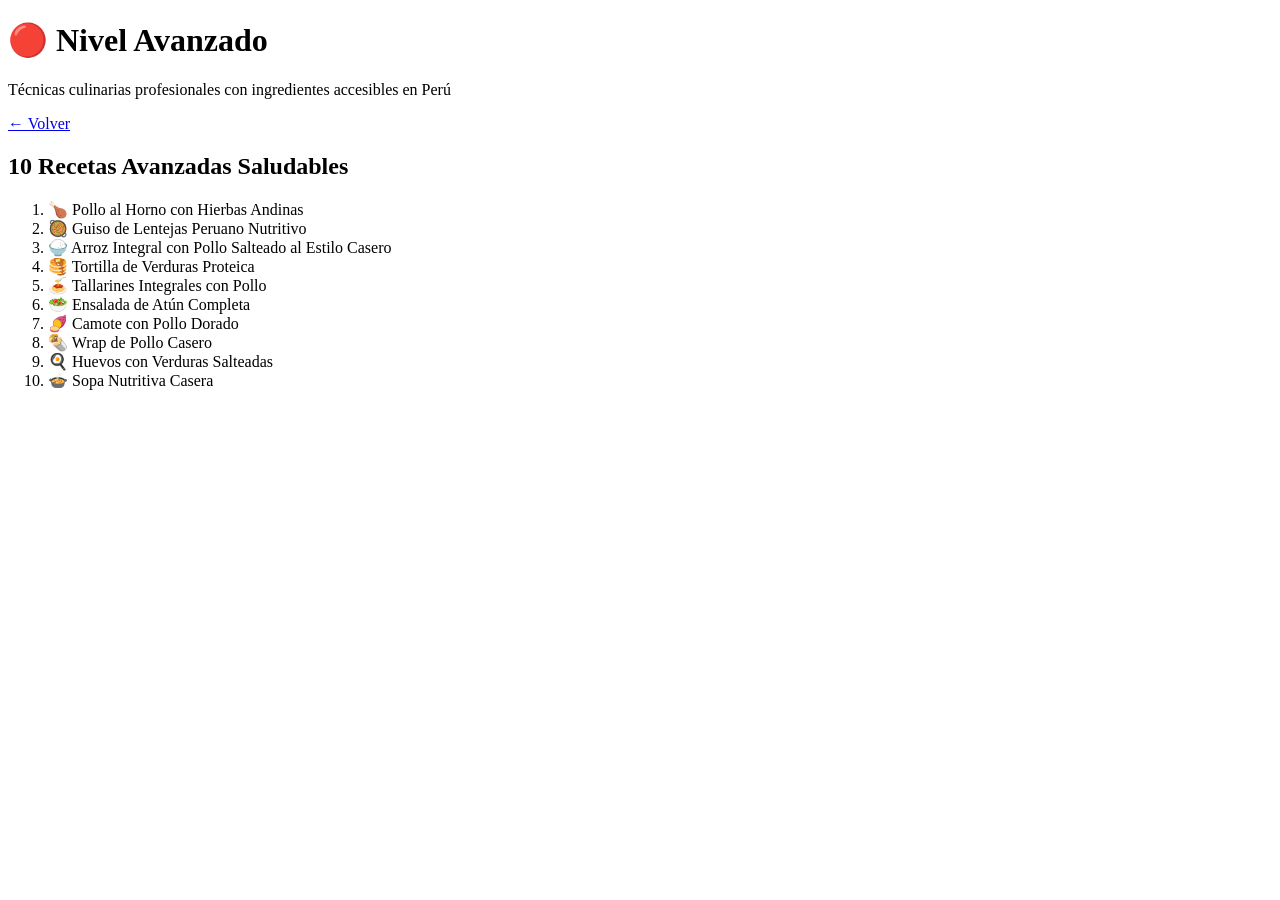
==== avanzado.html @ c84bcaa2 "Add files via upload" ====
<!DOCTYPE html>
<html lang="es">
<head>
    <meta charset="UTF-8">
    <meta name="viewport" content="width=device-width, initial-scale=1.0">
    <title>Nivel Avanzado - AI_Toque</title>
    <link rel="stylesheet" href="estilos.css">
</head>
<body>
    <header class="cabecera-roja">
        <h1>🔴 Nivel Avanzado</h1>
        <p>Técnicas culinarias profesionales con ingredientes accesibles en Perú</p>
        <a href="recetas.html" class="boton-blanco">← Volver</a>
    </header>

    <div class="contenedor-principal">
        <h2>10 Recetas Avanzadas Saludables</h2>
        <ol class="lista-recetas">
            <li>🍗 Pollo al Horno con Hierbas Andinas</li>
            <li>🥘 Guiso de Lentejas Peruano Nutritivo</li>
            <li>🍚 Arroz Integral con Pollo Salteado al Estilo Casero</li>
            <li>🥞 Tortilla de Verduras Proteica</li>
            <li>🍝 Tallarines Integrales con Pollo</li>
            <li>🥗 Ensalada de Atún Completa</li>
            <li>🍠 Camote con Pollo Dorado</li>
            <li>🌯 Wrap de Pollo Casero</li>
            <li>🍳 Huevos con Verduras Salteadas</li>
            <li>🍲 Sopa Nutritiva Casera</li>
        </ol>
    </div>
</body>
</html>
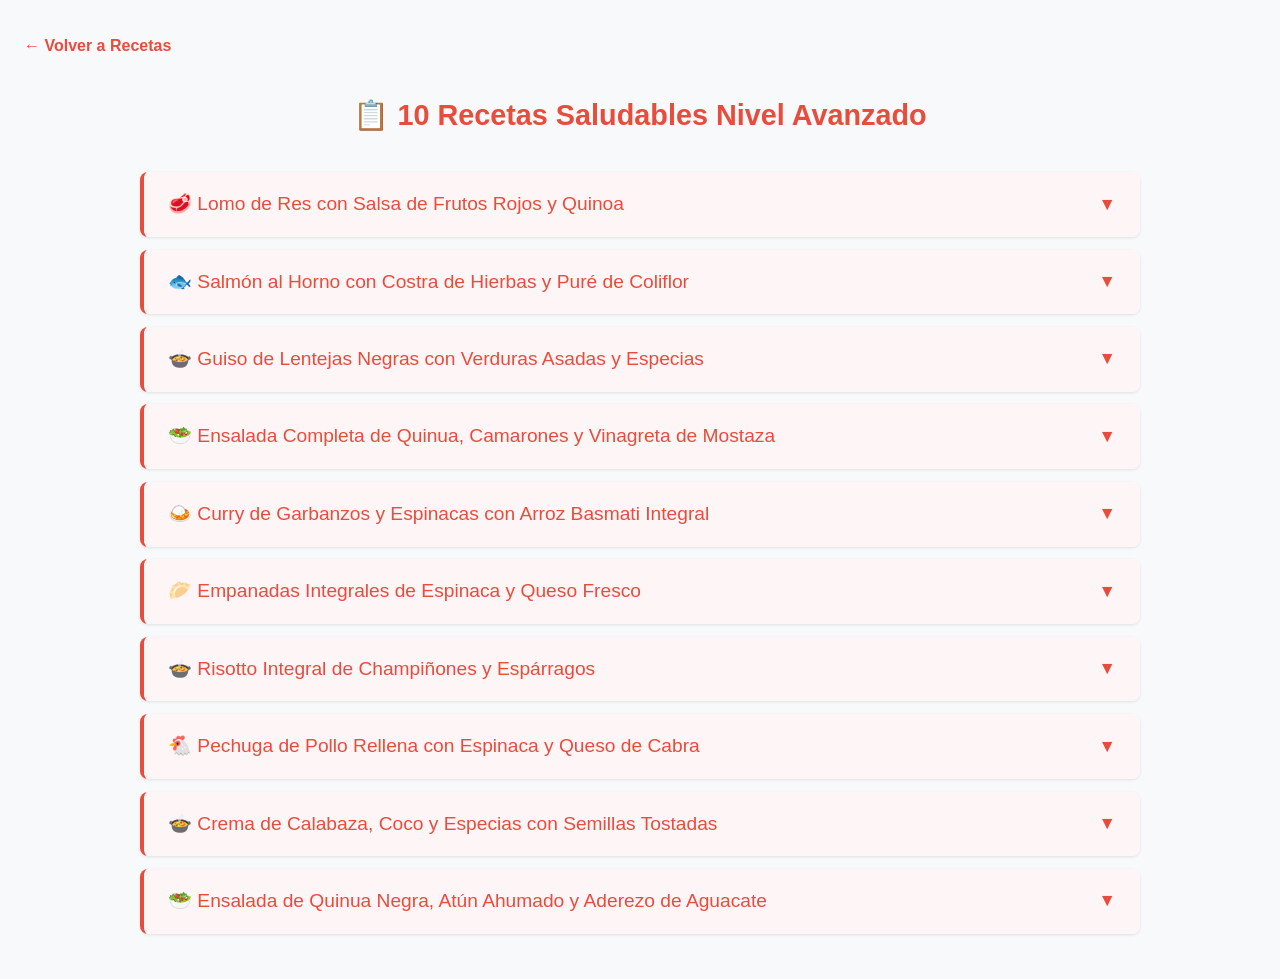
==== commit 0e06b745: "Add files via upload" ====
--- a/avanzado.html
+++ b/avanzado.html
@@ -3,30 +3,428 @@
 <head>
     <meta charset="UTF-8">
     <meta name="viewport" content="width=device-width, initial-scale=1.0">
-    <title>Nivel Avanzado - AI_Toque</title>
-    <link rel="stylesheet" href="estilos.css">
+    <title>Nivel Avanzado - Recetas Saludables</title>
+    <style>
+        * {
+            margin: 0;
+            padding: 0;
+            box-sizing: border-box;
+            font-family: 'Segoe UI', Roboto, Arial, sans-serif;
+        }
+
+        body {
+            background-color: #f8f9fa;
+            line-height: 1.7;
+            padding: 2rem 1.5rem;
+        }
+
+        h2 {
+            text-align: center;
+            color: #e74c3c;
+            margin-bottom: 2rem;
+            font-size: 1.8rem;
+        }
+
+        /* Estilo del acordeón */
+        .acordeon {
+            max-width: 1000px;
+            margin: 0 auto 0.8rem auto;
+            background: #ffffff;
+            border-radius: 8px;
+            box-shadow: 0 1px 3px rgba(0,0,0,0.1);
+            overflow: hidden;
+            border-left: 4px solid #e74c3c;
+        }
+
+        .cabecera-receta {
+            background-color: #fef6f6;
+            color: #e74c3c;
+            padding: 1rem 1.5rem;
+            cursor: pointer;
+            display: flex;
+            justify-content: space-between;
+            align-items: center;
+            font-size: 1.2rem;
+            font-weight: 500;
+            transition: background 0.2s;
+        }
+
+        .cabecera-receta:hover {
+            background-color: #fde9e9;
+        }
+
+        .flecha {
+            font-size: 1.1rem;
+            font-weight: bold;
+        }
+
+        /* Empieza OCULTO por defecto */
+        .cuerpo-receta {
+            display: none;
+            padding: 1.5rem;
+            color: #333;
+            border-top: 1px solid #eee;
+            background: #ffffff;
+        }
+
+        .info-nutricional {
+            background: #f9f9f9;
+            padding: 0.8rem;
+            border-radius: 6px;
+            margin-bottom: 1.2rem;
+            font-style: italic;
+            color: #555;
+        }
+
+        .cuerpo-receta h4 {
+            margin: 1.2rem 0 0.6rem;
+            color: #444;
+            font-size: 1.1rem;
+            border-bottom: 1px dashed #eee;
+            padding-bottom: 0.3rem;
+        }
+
+        .cuerpo-receta ul,
+        .cuerpo-receta ol {
+            margin-left: 1.8rem;
+            margin-bottom: 1rem;
+        }
+
+        .boton-volver {
+            display: inline-block;
+            margin-bottom: 2rem;
+            color: #e74c3c;
+            text-decoration: none;
+            font-weight: bold;
+        }
+
+        .boton-volver:hover {
+            text-decoration: underline;
+        }
+    </style>
 </head>
 <body>
-    <header class="cabecera-roja">
-        <h1>🔴 Nivel Avanzado</h1>
-        <p>Técnicas culinarias profesionales con ingredientes accesibles en Perú</p>
-        <a href="recetas.html" class="boton-blanco">← Volver</a>
-    </header>
-
-    <div class="contenedor-principal">
-        <h2>10 Recetas Avanzadas Saludables</h2>
-        <ol class="lista-recetas">
-            <li>🍗 Pollo al Horno con Hierbas Andinas</li>
-            <li>🥘 Guiso de Lentejas Peruano Nutritivo</li>
-            <li>🍚 Arroz Integral con Pollo Salteado al Estilo Casero</li>
-            <li>🥞 Tortilla de Verduras Proteica</li>
-            <li>🍝 Tallarines Integrales con Pollo</li>
-            <li>🥗 Ensalada de Atún Completa</li>
-            <li>🍠 Camote con Pollo Dorado</li>
-            <li>🌯 Wrap de Pollo Casero</li>
-            <li>🍳 Huevos con Verduras Salteadas</li>
-            <li>🍲 Sopa Nutritiva Casera</li>
-        </ol>
-    </div>
+
+    <a href="recetas.html" class="boton-volver">← Volver a Recetas</a>
+
+    <h2>📋 10 Recetas Saludables Nivel Avanzado</h2>
+
+    <!-- RECETA 1 -->
+    <div class="acordeon">
+        <div class="cabecera-receta" onclick="mostrarOcultar(this)">
+            🥩 Lomo de Res con Salsa de Frutos Rojos y Quinoa
+            <span class="flecha">▼</span>
+        </div>
+        <div class="cuerpo-receta">
+            <p class="info-nutricional"><strong>Valor nutricional:</strong> ~420 kcal | Carbohidratos: 35g | Proteínas: 42g | Grasas: 14g | Hierro, Zinc, Ácido fólico, Antioxidantes</p>
+            <h4>🥣 Ingredientes</h4>
+            <ul>
+                <li>150g de lomo de res magro</li>
+                <li>½ taza de quinoa real</li>
+                <li>½ taza de frutos rojos (arándanos, frambuesas)</li>
+                <li>1 cucharada de vinagre de manzana</li>
+                <li>1 cucharadita de miel</li>
+                <li>1 diente de ajo y 1 chalota picada</li>
+                <li>1 taza de caldo de verduras</li>
+                <li>Aceite de oliva, romero, tomillo, sal y pimienta</li>
+            </ul>
+            <h4>👩‍🍳 Preparación paso a paso</h4>
+            <ol>
+                <li>Lava la quinoa y cocínala en el caldo durante 18-20 minutos, deja reposar tapada 5 minutos.</li>
+                <li>Sazona la carne con sal, pimienta, romero y tomillo. Sella en sartén caliente con unas gotas de aceite por 2-3 minutos por lado, retira y reserva en lugar tibio.</li>
+                <li>En la misma sartén, sofríe chalota y ajo hasta dorar, agrega el vinagre, miel y frutos rojos, cocina reduciendo a fuego bajo 5 minutos hasta formar una salsa espesa.</li>
+                <li>Sirve la carne cortada en medallones, baña con la salsa y acompaña con la quinoa.</li>
+            </ol>
+            <h4>🍽️ Sugerencia de emplatado</h4>
+            <p>Coloca la quinoa en el centro, la carne a un lado y decora con hojas frescas de tomillo y frutos rojos enteros.</p>
+        </div>
+    </div>
+
+    <!-- RECETA 2 -->
+    <div class="acordeon">
+        <div class="cabecera-receta" onclick="mostrarOcultar(this)">
+            🐟 Salmón al Horno con Costra de Hierbas y Puré de Coliflor
+            <span class="flecha">▼</span>
+        </div>
+        <div class="cuerpo-receta">
+            <p class="info-nutricional"><strong>Valor nutricional:</strong> ~410 kcal | Carbohidratos: 18g | Proteínas: 38g | Grasas: 22g | Omega-3, Vitamina D, Potasio, Calcio</p>
+            <h4>🥣 Ingredientes</h4>
+            <ul>
+                <li>180g de filete de salmón fresco</li>
+                <li>300g de coliflor</li>
+                <li>2 cucharadas de pan rallado integral</li>
+                <li>Perejil, eneldo, cebollino y albahaca picados</li>
+                <li>1 diente de ajo rallado</li>
+                <li>2 cucharadas de leche descremada</li>
+                <li>Jugo de limón, aceite de oliva, nuez moscada, sal y pimienta</li>
+            </ul>
+            <h4>👩‍🍳 Preparación paso a paso</h4>
+            <ol>
+                <li>Precalienta el horno a 190 °C. Lava y corta la coliflor en ramitos, cocina en agua con sal 15 minutos hasta que esté muy tierna.</li>
+                <li>Mezcla el pan rallado con las hierbas, ajo, un chorrito de aceite, sal y pimienta. Cubre la parte superior del salmón con esta mezcla.</li>
+                <li>Hornea el salmón 12-15 minutos hasta que la costra esté dorada.</li>
+                <li>Procesa la coliflor escurrida con la leche, nuez moscada, sal y pimienta hasta obtener un puré cremoso.</li>
+            </ol>
+            <h4>🍽️ Sugerencia de emplatado</h4>
+            <p>Sirve el puré de coliflor de base, coloca el salmón encima y decora con rodajas de limón y ramitas de eneldo.</p>
+        </div>
+    </div>
+
+    <!-- RECETA 3 -->
+    <div class="acordeon">
+        <div class="cabecera-receta" onclick="mostrarOcultar(this)">
+            🍲 Guiso de Lentejas Negras con Verduras Asadas y Especias
+            <span class="flecha">▼</span>
+        </div>
+        <div class="cuerpo-receta">
+            <p class="info-nutricional"><strong>Valor nutricional:</strong> ~360 kcal | Carbohidratos: 48g | Proteínas: 21g | Grasas: 9g | Hierro, Magnesio, Ácido fólico, Fibra</p>
+            <h4>🥣 Ingredientes</h4>
+            <ul>
+                <li>1 taza de lentejas negras</li>
+                <li>1 zanahoria, 1 calabacín, ½ pimentón rojo y ½ cebolla morada</li>
+                <li>1 tomate maduro triturado</li>
+                <li>1 cucharadita de comino, cúrcuma, jengibre en polvo y pimentón ahumado</li>
+                <li>1 hoja de laurel</li>
+                <li>500ml de caldo de verduras casero</li>
+                <li>Aceite de oliva, sal y pimienta negra</li>
+            </ul>
+            <h4>👩‍🍳 Preparación paso a paso</h4>
+            <ol>
+                <li>Deja las lentejas en remojo 1 hora antes de cocinar, luego escurre y reserva.</li>
+                <li>Corta las verduras en trozos grandes, colócalas en bandeja, rocía con aceite y sal, hornea a 180 °C por 20 minutos.</li>
+                <li>En olla profunda, sofríe especias unos segundos, agrega tomate, caldo y lentejas. Cocina a fuego bajo 35-40 minutos.</li>
+                <li>Incorpora las verduras asadas 5 minutos antes de terminar la cocción.</li>
+            </ol>
+            <h4>🍽️ Sugerencia de emplatado</h4>
+            <p>Sirve caliente, decora con semillas de sésamo y perejil fresco, acompaña con una rodaja de pan integral.</p>
+        </div>
+    </div>
+
+    <!-- RECETA 4 -->
+    <div class="acordeon">
+        <div class="cabecera-receta" onclick="mostrarOcultar(this)">
+            🥗 Ensalada Completa de Quinua, Camarones y Vinagreta de Mostaza
+            <span class="flecha">▼</span>
+        </div>
+        <div class="cuerpo-receta">
+            <p class="info-nutricional"><strong>Valor nutricional:</strong> ~390 kcal | Carbohidratos: 32g | Proteínas: 34g | Grasas: 13g | Omega-3, Yodo, Zinc, Vitaminas A y C</p>
+            <h4>🥣 Ingredientes</h4>
+            <ul>
+                <li>½ taza de quinua cocida y enfriada</li>
+                <li>120g de camarones pelados y limpios</li>
+                <li>½ aguacate, ½ pepino, 1 tomate y ¼ cebolla morada</li>
+                <li>Un puñado de rúcula fresca</li>
+                <li>1 cucharadita de mostaza Dijon</li>
+                <li>1 cucharada de vinagre de vino blanco</li>
+                <li>2 cucharadas de aceite de oliva virgen extra</li>
+                <li>Jugo de limón, sal, pimienta y orégano</li>
+            </ul>
+            <h4>👩‍🍳 Preparación paso a paso</h4>
+            <ol>
+                <li>Cocina la quinua con una pizca de sal, deja enfriar completamente antes de usar.</li>
+                <li>Sazona los camarones, sella en sartén caliente con un poco de aceite 2 minutos por lado, retira y deja enfriar.</li>
+                <li>Prepara la vinagreta mezclando mostaza, vinagre, aceite, limón, orégano, sal y pimienta hasta emulsionar.</li>
+                <li>Mezcla en un bol rúcula, quinua, verduras cortadas, camarones y aguacate, añade la vinagreta justo antes de servir.</li>
+            </ol>
+            <h4>🍽️ Sugerencia de emplatado</h4>
+            <p>Arma la ensalada en capas en plato hondo, decora con semillas de calabaza y unas gotas de aceite de oliva.</p>
+        </div>
+    </div>
+
+    <!-- RECETA 5 -->
+    <div class="acordeon">
+        <div class="cabecera-receta" onclick="mostrarOcultar(this)">
+            🍛 Curry de Garbanzos y Espinacas con Arroz Basmati Integral
+            <span class="flecha">▼</span>
+        </div>
+        <div class="cuerpo-receta">
+            <p class="info-nutricional"><strong>Valor nutricional:</strong> ~380 kcal | Carbohidratos: 58g | Proteínas: 16g | Grasas: 11g | Fibra, Hierro, Calcio, Potasio</p>
+            <h4>🥣 Ingredientes</h4>
+            <ul>
+                <li>1 taza de garbanzos cocidos</li>
+                <li>1 taza de espinacas frescas</li>
+                <li>½ taza de arroz basmati integral</li>
+                <li>1 cebolla, 2 dientes de ajo y 1 trozo de jengibre fresco</li>
+                <li>1 cucharadita de curry, cúrcuma, comino y cilantro molido</li>
+                <li>200ml de leche de coco ligera</li>
+                <li>1 tomate triturado</li>
+                <li>Aceite de oliva, sal y pimienta</li>
+            </ul>
+            <h4>👩‍🍳 Preparación paso a paso</h4>
+            <ol>
+                <li>Cocina el arroz en agua con sal 35-40 minutos, deja reposar tapado 10 minutos.</li>
+                <li>Sofríe cebolla, ajo y jengibre rallado hasta transparente, agrega especias y cocina 1 minuto sin dejar de mover.</li>
+                <li>Añade tomate, leche de coco y garbanzos, cocina a fuego bajo 15 minutos.</li>
+                <li>Incorpora las espinacas y cocina 2 minutos más hasta que se ablanden.</li>
+            </ol>
+            <h4>🍽️ Sugerencia de emplatado</h4>
+            <p>Sirve el arroz en un lado y el curry en el otro, decora con hojas de cilantro fresco y unas semillas de sésamo.</p>
+        </div>
+    </div>
+
+    <!-- RECETA 6 -->
+    <div class="acordeon">
+        <div class="cabecera-receta" onclick="mostrarOcultar(this)">
+            🥟 Empanadas Integrales de Espinaca y Queso Fresco
+            <span class="flecha">▼</span>
+        </div>
+        <div class="cuerpo-receta">
+            <p class="info-nutricional"><strong>Valor nutricional:</strong> ~320 kcal por unidad | Carbohidratos: 38g | Proteínas: 14g | Grasas: 12g | Fibra, Calcio, Vitamina A</p>
+            <h4>🥣 Ingredientes</h4>
+            <ul>
+                <li>1 taza de harina integral</li>
+                <li>½ taza de agua tibia</li>
+                <li>1 cucharada de aceite de oliva</li>
+                <li>300g de espinacas cocidas y bien escurridas</li>
+                <li>100g de queso fresco bajo en grasa</li>
+                <li>½ cebolla picada y 1 diente de ajo</li>
+                <li>Nuez moscada, sal y pimienta</li>
+            </ul>
+            <h4>👩‍🍳 Preparación paso a paso</h4>
+            <ol>
+                <li>Prepara la masa mezclando harina, agua, aceite y sal, amasa hasta obtener una masa homogénea, deja reposar 20 minutos cubierta.</li>
+                <li>Sofríe cebolla y ajo, agrega espinaca picada, condimenta y deja enfriar. Mezcla con el queso desmenuzado.</li>
+                <li>Estira la masa, corta círculos, rellena, cierra presionando los bordes y haz pliegues.</li>
+                <li>Precalienta horno a 180 °C, hornea 20-25 minutos hasta que estén doradas.</li>
+            </ol>
+            <h4>🍽️ Sugerencia de emplatado</h4>
+            <p>Sirve calientes, acompaña con una ensalada fresca o una salsa de yogur y hierbas.</p>
+        </div>
+    </div>
+
+    <!-- RECETA 7 -->
+    <div class="acordeon">
+        <div class="cabecera-receta" onclick="mostrarOcultar(this)">
+            🍲 Risotto Integral de Champiñones y Espárragos
+            <span class="flecha">▼</span>
+        </div>
+        <div class="cuerpo-receta">
+            <p class="info-nutricional"><strong>Valor nutricional:</strong> ~370 kcal | Carbohidratos: 52g | Proteínas: 13g | Grasas: 11g | Fibra, Potasio, Vitaminas del grupo B</p>
+            <h4>🥣 Ingredientes</h4>
+            <ul>
+                <li>1 taza de arroz integral corto</li>
+                <li>150g de champiñones variados</li>
+                <li>100g de espárragos verdes</li>
+                <li>½ cebolla picada fina</li>
+                <li>1 diente de ajo</li>
+                <li>600ml de caldo de verduras caliente</li>
+                <li>2 cucharadas de queso parmesano rallado bajo en grasa</li>
+                <li>1 cucharada de aceite de oliva, vino blanco seco, sal y pimienta</li>
+            </ul>
+            <h4>👩‍🍳 Preparación paso a paso</h4>
+            <ol>
+                <li>Sofríe cebolla y ajo hasta transparente, agrega el arroz y tuesta 2 minutos.</li>
+                <li>Añade un chorrito de vino y deja evaporar, luego agrega el caldo poco a poco, mezclando constantemente.</li>
+                <li>Cocina 35-40 minutos, añade champiñones y espárragos cortados a los 20 minutos.</li>
+                <li>Apaga el fuego, incorpora el queso, tapa y deja reposar 3 minutos antes de servir.</li>
+            </ol>
+            <h4>🍽️ Sugerencia de emplatado</h4>
+            <p>Sirve en plato hondo, decora con espárragos enteros y un poco más de queso rallado.</p>
+        </div>
+    </div>
+
+    <!-- RECETA 8 -->
+    <div class="acordeon">
+        <div class="cabecera-receta" onclick="mostrarOcultar(this)">
+            🐔 Pechuga de Pollo Rellena con Espinaca y Queso de Cabra
+            <span class="flecha">▼</span>
+        </div>
+        <div class="cuerpo-receta">
+            <p class="info-nutricional"><strong>Valor nutricional:</strong> ~365 kcal | Carbohidratos: 8g | Proteínas: 45g | Grasas: 17g | Hierro, Calcio, Vitamina B6</p>
+            <h4>🥣 Ingredientes</h4>
+            <ul>
+                <li>150g de pechuga de pollo entera</li>
+                <li>50g de espinaca cocida y escurrida</li>
+                <li>30g de queso de cabra bajo en grasa</li>
+                <li>1 diente de ajo rallado</li>
+                <li>1 cucharadita de mostaza</li>
+                <li>Jugo de limón, aceite de oliva, tomillo, sal y pimienta</li>
+            </ul>
+            <h4>👩‍🍳 Preparación paso a paso</h4>
+            <ol>
+                <li>Abre la pechuga como un libro sin cortar del todo, aplana ligeramente.</li>
+                <li>Mezcla espinaca, queso, ajo, mostaza, sal y pimienta, coloca en el centro de la carne.</li>
+                <li>Cierra la pechuga, sujeta con palillos de madera y sazona por fuera con limón, tomillo, sal y pimienta.</li>
+                <li>Sella en sartén 3 minutos por lado, luego termina de cocinar en horno a 180 °C por 15 minutos.</li>
+            </ol>
+            <h4>🍽️ Sugerencia de emplatado</h4>
+            <p>Corta en rodajas, sirve acompañado de una ensalada de tomate y rúcula, decora con hierbas frescas.</p>
+        </div>
+    </div>
+
+    <!-- RECETA 9 -->
+    <div class="acordeon">
+        <div class="cabecera-receta" onclick="mostrarOcultar(this)">
+            🍲 Crema de Calabaza, Coco y Especias con Semillas Tostadas
+            <span class="flecha">▼</span>
+        </div>
+        <div class="cuerpo-receta">
+            <p class="info-nutricional"><strong>Valor nutricional:</strong> ~275 kcal | Carbohidratos: 32g | Proteínas: 5g | Grasas: 14g | Vitamina A, Potasio, Antioxidantes</p>
+            <h4>🥣 Ingredientes</h4>
+            <ul>
+                <li>600g de calabaza pelada y cortada</li>
+                <li>1 cebolla y 1 diente de ajo</li>
+                <li>1 trozo de jengibre fresco</li>
+                <li>200ml de leche de coco ligera</li>
+                <li>300ml de caldo de verduras</li>
+                <li>Canela, nuez moscada, comino y pimienta negra</li>
+                <li>1 cucharada de semillas mixtas (calabaza, girasol, sésamo)</li>
+            </ul>
+            <h4>👩‍🍳 Preparación paso a paso</h4>
+            <ol>
+                <li>Sofríe cebolla, ajo y jengibre, agrega calabaza y cocina 5 minutos.</li>
+                <li>Añade caldo y especias, cocina 25 minutos hasta que la calabaza esté muy blanda.</li>
+                <li>Procesa hasta obtener una crema fina, agrega leche de coco y cocina 3 minutos más.</li>
+                <li>Tuesta las semillas en sartén seca unos minutos hasta que suelten aroma.</li>
+            </ol>
+            <h4>🍽️ Sugerencia de emplatado</h4>
+            <p>Sirve caliente, espolvorea las semillas tostadas encima y decora con una ramita de canela.</p>
+        </div>
+    </div>
+
+    <!-- RECETA 10 -->
+    <div class="acordeon">
+        <div class="cabecera-receta" onclick="mostrarOcultar(this)">
+            🥗 Ensalada de Quinua Negra, Atún Ahumado y Aderezo de Aguacate
+            <span class="flecha">▼</span>
+        </div>
+        <div class="cuerpo-receta">
+            <p class="info-nutricional"><strong>Valor nutricional:</strong> ~395 kcal | Carbohidratos: 34g | Proteínas: 32g | Grasas: 16g | Omega-3, Ácido fólico, Potasio, Vitamina E</p>
+            <h4>🥣 Ingredientes</h4>
+            <ul>
+                <li>½ taza de quinua negra</li>
+                <li>100g de atún ahumado bajo en sodio</li>
+                <li>½ aguacate maduro</li>
+                <li>½ pepino, ½ pimentón amarillo y ¼ cebolla morada</li>
+                <li>Un puñado de hojas de rúcula y canónigos</li>
+                <li>Jugo de limón, agua, cilantro fresco, sal y pimienta</li>
+            </ul>
+            <h4>👩‍🍳 Preparación paso a paso</h4>
+            <ol>
+                <li>Cocina la quinua negra en el doble de agua con sal durante 25-30 minutos, deja enfriar completamente.</li>
+                <li>Prepara el aderezo procesando aguacate, limón, un chorrito de agua, cilantro, sal y pimienta hasta que quede cremoso.</li>
+                <li>Corta las verduras en juliana fina, desmenuza el atún.</li>
+                <li>Mezcla todos los ingredientes en un bol amplio, añade el aderezo y mezcla suavemente.</li>
+            </ol>
+            <h4>🍽️ Sugerencia de emplatado</h4>
+            <p>Presenta en plato hondo, decora con semillas de chía y rodajas finas de limón.</p>
+        </div>
+    </div>
+
+    <!-- FUNCIÓN DE FUNCIONAMIENTO -->
+    <script>
+        function mostrarOcultar(titulo) {
+            const contenido = titulo.nextElementSibling;
+            const flecha = titulo.querySelector('.flecha');
+            if (contenido.style.display === "block") {
+                contenido.style.display = "none";
+                flecha.textContent = "▼";
+            } else {
+                contenido.style.display = "block";
+                flecha.textContent = "▲";
+            }
+        }
+    </script>
+
 </body>
 </html>
